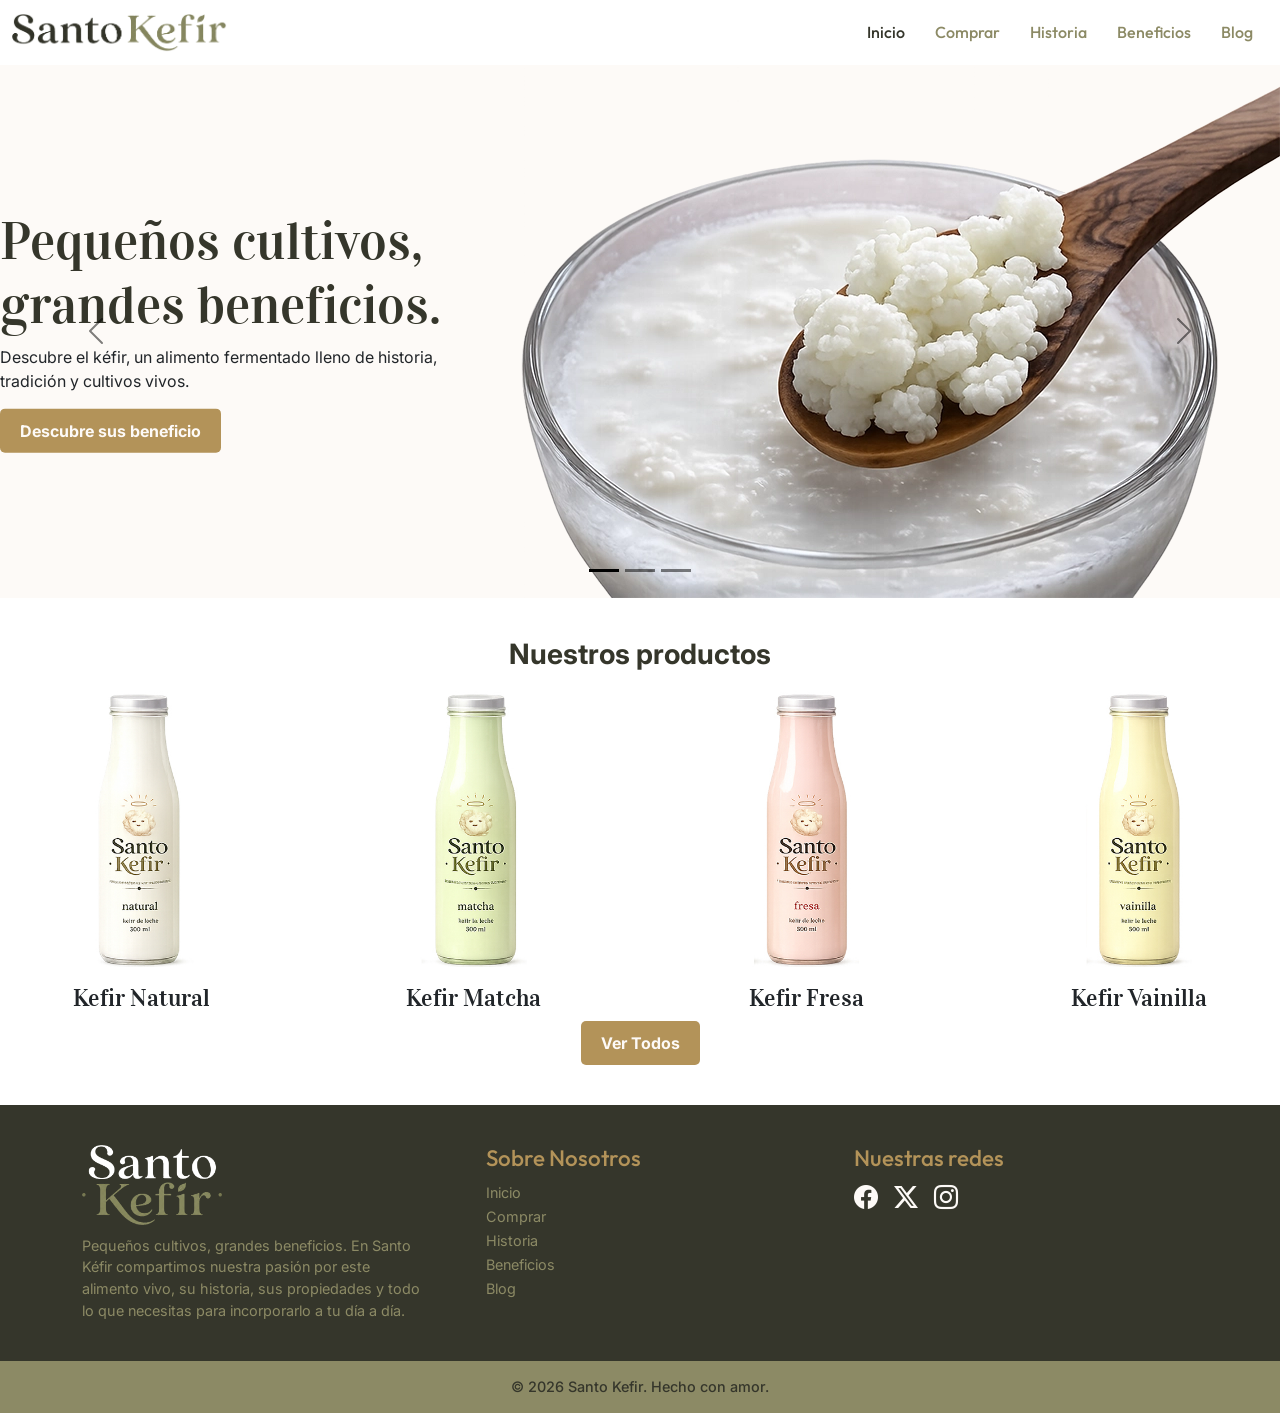
==== index.html @ 4769e6cb "contenido paginas comprar y blog + estilos" ====
<!DOCTYPE html>
<html lang="es">

<head>
    <meta charset="UTF-8">
    <meta name="viewport" content="width=device-width, initial-scale=1.0">
    <meta name="description"
        content="Descubre Santo Kéfir, un espacio para conocer el kéfir, aprender a prepararlo y explorar sus beneficios, historia, cuidados y mucho más.">
    <meta name="keywords"
        content="kéfir, Santo Kéfir, qué es el kéfir, kéfir de leche, nódulos de kéfir, fermentación, alimentos fermentados, cultivo de kéfir">
    <link href="https://cdn.jsdelivr.net/npm/bootstrap@5.3.8/dist/css/bootstrap.min.css" rel="stylesheet"
        integrity="sha384-sRIl4kxILFvY47J16cr9ZwB07vP4J8+LH7qKQnuqkuIAvNWLzeN8tE5YBujZqJLB" crossorigin="anonymous">
    <link rel="stylesheet" href="https://cdnjs.cloudflare.com/ajax/libs/animate.css/4.1.1/animate.min.css" />
    <link rel="stylesheet" href="styles/style.css">
    <title>Santo Kefir | Inicio</title>
</head>

<body>

    <header>
        <div class="contenedor">
            <nav class="navbar navbar-expand-lg">
                <div class="container-fluid">
                    <h1>
                        <a class="navbar-brand" href="#">
                            <img src="images/santoKefir-logohorizontal.png" alt="Logo de Santo Kefir">
                            <span>Santo Kefir</span>
                        </a>
                    </h1>
                    <button class="navbar-toggler" type="button" data-bs-toggle="collapse"
                        data-bs-target="#navbarNavAltMarkup" aria-controls="navbarNavAltMarkup" aria-expanded="false"
                        aria-label="Toggle navigation">
                        <span class="navbar-toggler-icon"></span>
                    </button>
                    <div class="collapse navbar-collapse" id="navbarNavAltMarkup">
                        <div class="navbar-nav ms-auto">
                            <a class="active" aria-current="page" href="#">Inicio</a>
                            <a href="./pages/comprar.html">Comprar</a>
                            <a href="./pages/historia.html">Historia</a>
                            <a href="./pages/beneficios.html">Beneficios</a>
                            <a href="./pages/blog.html">Blog</a>
                        </div>
                    </div>
                </div>
            </nav>
        </div>
    </header>

    <main>
        <section class="hero-slide">

            <div id="carouselExampleDark" class="carousel carousel-dark slide" data-bs-ride="carousel">
                <div class="carousel-indicators">
                    <button type="button" data-bs-target="#carouselExampleDark" data-bs-slide-to="0" class="active"
                        aria-current="true" aria-label="Slide 1"></button>
                    <button type="button" data-bs-target="#carouselExampleDark" data-bs-slide-to="1"
                        aria-label="Slide 2"></button>
                    <button type="button" data-bs-target="#carouselExampleDark" data-bs-slide-to="2"
                        aria-label="Slide 3"></button>
                </div>
                <div class="carousel-inner">
                    <div class="carousel-item active">
                        <div class="contenedor">
                            <div class="textoSlide">
                                <h2>Pequeños cultivos, grandes beneficios.</h2>
                                <p>Descubre el kéfir, un alimento fermentado lleno de historia, tradición y cultivos
                                    vivos.</p>
                                <a href="./pages/historia.html" class="button-link">Descubre sus beneficio</a>
                            </div>
                            <img src="./images/nodulos.webp" class="d-block ms-auto" alt="nodulos de kefir slide hero">
                        </div>
                    </div>
                    <div class="carousel-item">
                        <div class="contenedor">
                            <div class="textoSlide">
                                <h2>Un sabor para cada momento.</h2>
                                <p>Natural, frutal o simplemente diferente. Conoce nuestra variedad de sabores y
                                    encuentra tu Santo Kéfir favorito.</p>
                                <a href="./pages/comprar.html" class="button-link">Ver sabores</a>
                            </div>
                            <img src="./images/packaging-botellas.webp" class="d-block ms-auto"
                                alt="packaging de botellas santo kefir">
                        </div>
                    </div>
                    <div class="carousel-item">
                        <div class="contenedor">
                            <div class="textoSlide">
                                <h2>Haz de cada día algo delicioso.</h2>
                                <p>Con frutas, cereales o en tu batido favorito. Descubre nuevas formas de incorporar el
                                    kéfir a tus desayunos.</p>
                                <a href="./pages/blog.html" class="button-link">Inspírate</a>
                            </div>
                            <img src="./images/desayuno.webp" class="d-block ms-auto"
                                alt="desayunos con kefir, cereales y frutas">
                        </div>
                    </div>
                </div>
                <button class="carousel-control-prev" type="button" data-bs-target="#carouselExampleDark"
                    data-bs-slide="prev">
                    <span class="carousel-control-prev-icon" aria-hidden="true"></span>
                    <span class="visually-hidden">Previous</span>
                </button>
                <button class="carousel-control-next" type="button" data-bs-target="#carouselExampleDark"
                    data-bs-slide="next">
                    <span class="carousel-control-next-icon" aria-hidden="true"></span>
                    <span class="visually-hidden">Next</span>
                </button>
            </div>

        </section>

        <section class="productos">
            
            <div class="contenedor">
                <h3>Nuestros productos</h3>
                <div class="columnas-productos">
                <div class="col">
                    <img src="./images/productos/kefir-natural.jpg" alt="Botella Kefir sabor natural">
                    <h4>Kefir Natural</h4>
                </div>
                <div class="col">
                    <img src="./images/productos/kefit-matcha.jpg" alt="Botella Kefir sabor Matcha">
                    <h4>Kefir Matcha</h4>
                </div>
                <div class="col">
                    <img src="./images/productos/kefir-fresa.jpg" alt="Botella Kefir sabor Fresa">
                    <h4>Kefir Fresa</h4>
                </div>
                <div class="col">
                    <img src="./images/productos/kefir-vainilla.jpg" alt="Botella Kefir sabor Vainilla">
                    <h4>Kefir Vainilla</h4>
                </div>
                </div>
                <a href="./pages/comprar.html" class="button-link">Ver Todos</a>
            </div>
        </section>

        <section></section>
        <section></section>
    </main>

    <footer>
        <div class="contenedor">
            <div class="container">
                <div class="row align-items-stretch">
                    <div class="col pe-5">
                        <img src="./images/santoKefir-logofooter.png" alt="logo footer santo kefir">
                        <p>Pequeños cultivos, grandes beneficios. En Santo Kéfir compartimos nuestra pasión por este
                            alimento vivo, su historia, sus propiedades y todo lo que necesitas para incorporarlo a tu
                            día a día.</p>
                    </div>
                    <div class="col">
                        <h3>Sobre Nosotros</h3>
                        <nav>
                            <ul>
                                <li><a href="">Inicio</a></li>
                                <li><a href="">Comprar</a></li>
                                <li><a href="">Historia</a></li>
                                <li><a href="">Beneficios</a></li>
                                <li><a href="">Blog</a></li>
                            </ul>
                        </nav>
                    </div>
                    <div class="col social">
                        <h3>Nuestras redes</h3>
                        <div class="d-flex flex-row mb-3">
                            <div class="me-3"><a href="#"><i class="bi bi-facebook"
                                        style="font-size: 1.5rem; color: #FDFAF7"></i></a></div>
                            <div class="me-3"><a href="#"><i class="bi bi-twitter-x"
                                        style="font-size: 1.5rem; color: #FDFAF7"></i></a></div>
                            <div class=""><a href="#"><i class="bi bi-instagram"
                                        style="font-size: 1.5rem; color: #FDFAF7"></i></a></div>
                        </div>
                    </div>

                </div>
            </div>

        </div>
        <div class="pie">
            <div class="contenedor">
                <p>© 2026 Santo Kefir. Hecho con amor.</p>
            </div>
        </div>
    </footer>

    <script src="https://cdn.jsdelivr.net/npm/bootstrap@5.3.8/dist/js/bootstrap.bundle.min.js"
        integrity="sha384-FKyoEForCGlyvwx9Hj09JcYn3nv7wiPVlz7YYwJrWVcXK/BmnVDxM+D2scQbITxI"
        crossorigin="anonymous"></script>

</body>

</html>
---- styles/style.css ----
@import url("https://fonts.googleapis.com/css2?family=Inter:ital,opsz,wght@0,14..32,100..900;1,14..32,100..900&family=Outfit:wght@100..900&family=Vidaloka&display=swap");
@import url("https://cdn.jsdelivr.net/npm/bootstrap-icons@1.13.1/font/bootstrap-icons.min.css");
* {
  padding: 0;
  margin: 0;
  box-sizing: border-box;
}

article a.button-link, section.productos .button-link, .textoSlide .button-link {
  padding: 10px 20px;
  border-radius: 5px;
  border: none;
  font-weight: bold;
  cursor: pointer;
  display: inline-block;
}

body {
  font-family: "Inter", sans-serif;
  font-size: 62.5%;
}

h1 {
  font-weight: 900;
  font-size: 3.3rem;
  margin-bottom: 0;
}

h2 {
  font-weight: 500;
  font-size: 2.4rem;
}

p,
li,
a {
  font-size: 1rem;
}

.contenedor {
  max-width: 1280px;
  margin: 0 auto;
  position: relative;
}

header a.navbar-brand {
  display: block;
  position: relative;
}
header a.navbar-brand img {
  max-width: 215px;
}
header a.navbar-brand span {
  position: absolute;
  text-indent: -9999px;
}
header .navbar-nav a {
  text-decoration: none;
  color: #8C8A65;
  padding: 0 15px;
  font-weight: 500;
  font-family: "Outfit", sans-serif;
}
header .navbar-nav a:hover {
  color: #35362B;
}
header .navbar-nav .active {
  color: #35362B;
}

footer {
  background-color: #35362B;
  padding: 40px 0 0;
}
footer img {
  max-height: 80px;
  margin-bottom: 10px;
}
footer p {
  color: #8C8A65;
  font-size: 0.9rem;
  margin-bottom: 0;
}
footer h3 {
  color: #B39359;
  text-align: left;
  font-size: 1.4rem;
  font-family: "Outfit", sans-serif;
}
footer ul {
  margin: 0;
  padding: 0;
  text-align: left;
}
footer ul li {
  list-style-type: none;
}
footer a {
  color: #8C8A65;
  text-decoration: none;
  font-size: 0.9rem;
}
footer .social i {
  height: 30px;
}
footer .pie {
  padding: 15px 0;
  margin-top: 40px;
  text-align: center;
  background: #8C8A65;
}
footer .pie p {
  color: #35362B;
  font-size: 0.9rem;
  font-weight: 500;
}

section.hero-slide {
  background: #FDFAF7;
}

.textoSlide {
  position: absolute;
  top: 50%;
  transform: translateY(-50%);
  max-width: 35%;
}
.textoSlide h2 {
  font-family: "Vidaloka", serif;
  font-size: 3.3rem;
  color: #35362B;
}
.textoSlide .button-link {
  font-size: 1rem;
  background: #B39359;
  color: #FDFAF7;
  text-decoration: none;
}

.carousel-item .contenedor:after {
  content: "";
  position: absolute;
  width: 200px;
  height: stretch;
  background: #FDFAF7;
  background: linear-gradient(270deg, rgb(253, 250, 247) 0%, rgba(255, 255, 255, 0) 100%);
  right: 0px;
  top: 0;
}

section.productos {
  padding: 40px 0px;
  text-align: center;
}
section.productos h3 {
  font-size: "Outfit", sans-serif;
  font-weight: bolder;
  color: #35362B;
  margin-bottom: 15px;
}
section.productos .button-link {
  font-size: 1rem;
  background: #B39359;
  color: #FDFAF7;
  text-decoration: none;
}

.columnas-productos {
  display: flex;
  justify-content: center;
  flex-wrap: wrap;
  gap: 50px;
}
.columnas-productos .col {
  align-content: stretch;
  flex: 0 0 calc(25% - 37.5px);
  box-sizing: border-box;
}
.columnas-productos .col img {
  max-width: 100%;
}
.columnas-productos .col h4 {
  font-family: "Vidaloka", serif;
  margin-top: 15px;
}

section.hero-small {
  background-image: url("../images/fondo-hero.webp");
  background-position: center;
  padding: 40px 0;
}
section.hero-small h2 {
  text-align: center;
  font-family: "Vidaloka", serif;
  font-size: 3.3rem;
  color: #35362B;
}
section.hero-small p {
  text-align: center;
  max-width: 620px;
  margin: 0 auto;
}

section.page-blog {
  padding: 80px 0;
  background: #FDFAF7;
}
section.page-blog .contenedor {
  display: flex;
}
section.page-blog .contenedor .blog {
  max-width: 80%;
  display: flex;
  flex-wrap: wrap;
  gap: 30px;
}
section.page-blog .contenedor aside {
  max-width: 20%;
  width: 100%;
}

article {
  align-content: stretch;
  flex: 0 0 calc(34% - 37.5px);
  box-sizing: border-box;
  border: 1px solid #FDFAF7;
  border-radius: 15px;
  overflow: hidden;
  background: #fff;
}
article img {
  max-width: 100%;
  margin-bottom: 15px;
}
article h3 {
  font-size: 1rem;
  padding: 0 15px;
  font-weight: bolder;
}
article p {
  font-size: 0.9rem;
  line-height: normal;
  padding: 0 15px;
}
article a.button-link {
  font-size: 0.9rem;
  background: #8C8A65;
  color: #FDFAF7;
  text-decoration: none;
  margin: 0 15px 15px;
}

aside h4 {
  font-family: "Vidaloka", serif;
}
aside .post {
  display: flex;
  flex-direction: row;
  align-items: center;
  gap: 10px;
}
aside .post figure {
  max-width: 80px;
  height: 80px;
  overflow: hidden;
}
aside .post figure img {
  width: fit-content;
  height: 100%;
}
aside .post .titlePost {
  max-width: 65%;
}
aside .post .titlePost h3 {
  font-size: 0.9rem;
}
aside .post .titlePost a.button-link {
  font-size: 0.8rem;
  text-decoration: none;
  color: #B39359;
}

/*# sourceMappingURL=style.css.map */
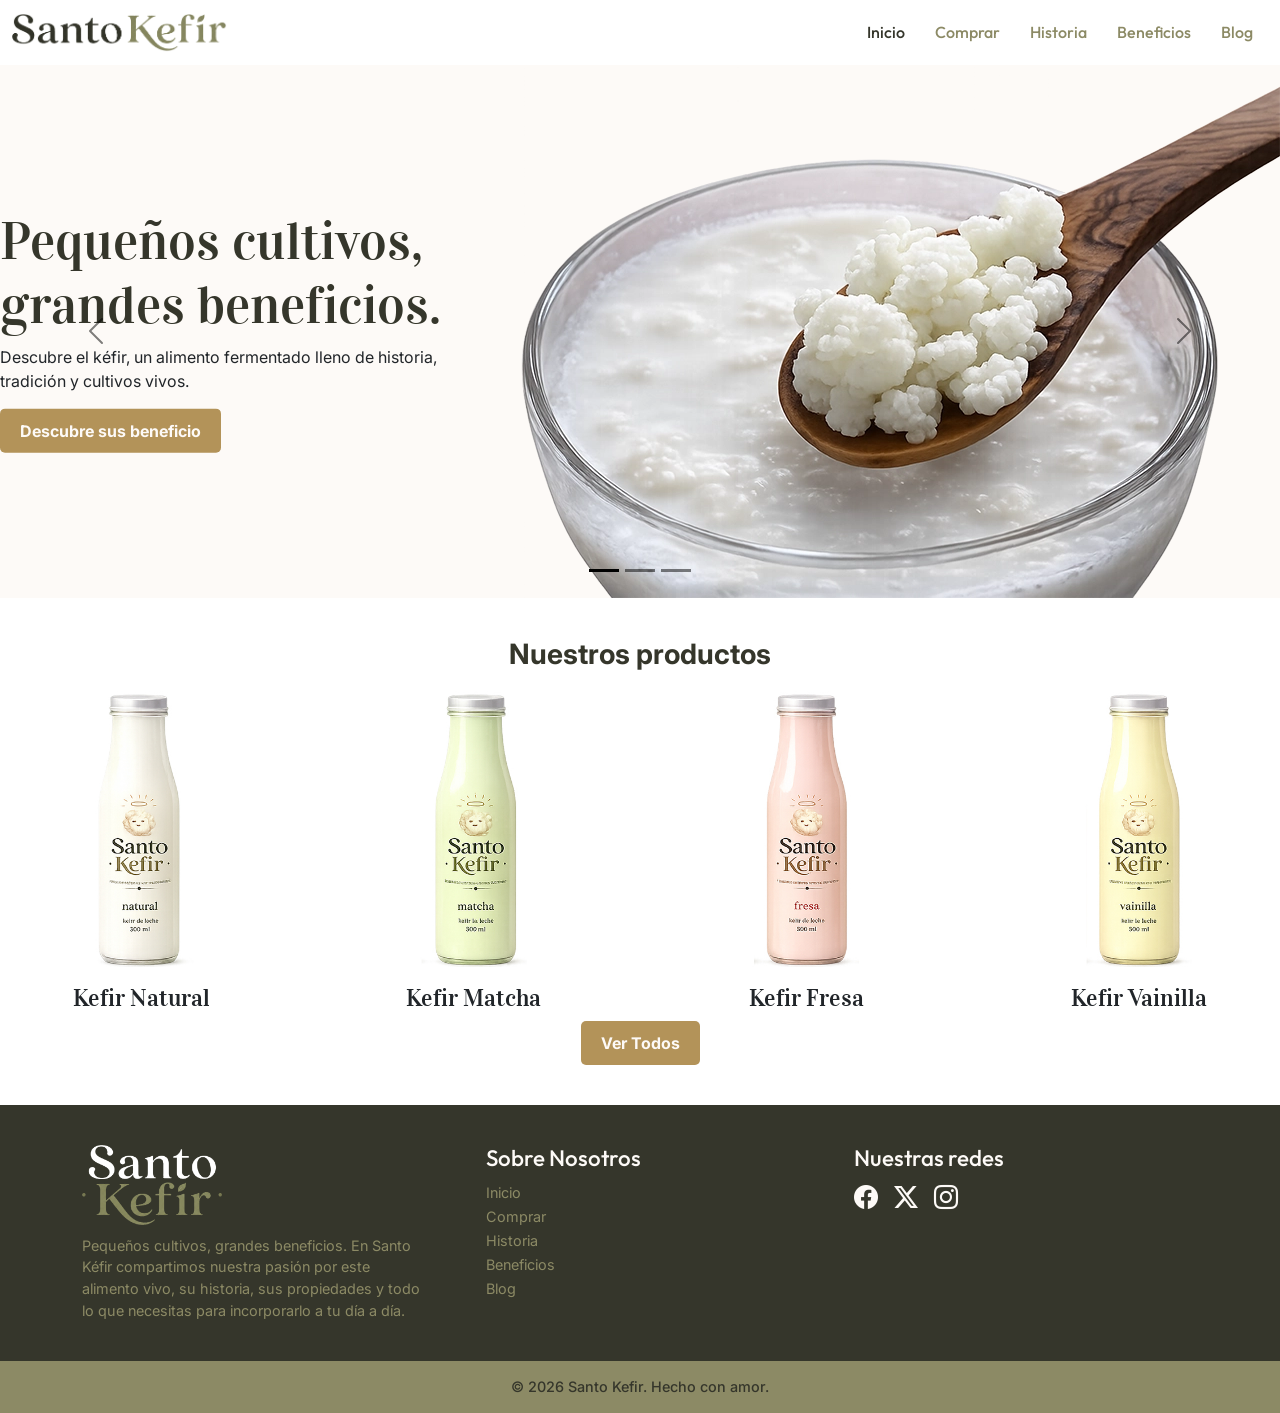
==== commit fe5241c0: "paginas faltantes + animaciones + modificaciones de textos y estructuras" ====
--- a/index.html
+++ b/index.html
@@ -8,9 +8,25 @@
         content="Descubre Santo Kéfir, un espacio para conocer el kéfir, aprender a prepararlo y explorar sus beneficios, historia, cuidados y mucho más.">
     <meta name="keywords"
         content="kéfir, Santo Kéfir, qué es el kéfir, kéfir de leche, nódulos de kéfir, fermentación, alimentos fermentados, cultivo de kéfir">
+    <link rel="apple-touch-icon" sizes="57x57" href="./images/favicon/apple-icon-57x57.png">
+    <link rel="apple-touch-icon" sizes="60x60" href="./images/favicon/apple-icon-60x60.png">
+    <link rel="apple-touch-icon" sizes="72x72" href="./images/favicon/apple-icon-72x72.png">
+    <link rel="apple-touch-icon" sizes="76x76" href="./images/favicon/apple-icon-76x76.png">
+    <link rel="apple-touch-icon" sizes="114x114" href="./images/favicon/apple-icon-114x114.png">
+    <link rel="apple-touch-icon" sizes="120x120" href="./images/favicon/apple-icon-120x120.png">
+    <link rel="apple-touch-icon" sizes="144x144" href="./images/favicon/apple-icon-144x144.png">
+    <link rel="apple-touch-icon" sizes="152x152" href="./images/favicon/apple-icon-152x152.png">
+    <link rel="apple-touch-icon" sizes="180x180" href="./images/favicon/apple-icon-180x180.png">
+    <link rel="icon" type="image/png" sizes="192x192" href="./images/favicon/android-icon-192x192.png">
+    <link rel="icon" type="image/png" sizes="32x32" href="./images/favicon/favicon-32x32.png">
+    <link rel="icon" type="image/png" sizes="96x96" href="./images/favicon/favicon-96x96.png">
+    <link rel="icon" type="image/png" sizes="16x16" href="./images/favicon/favicon-16x16.png">
+    <meta name="msapplication-TileColor" content="#ffffff">
+    <meta name="msapplication-TileImage" content="./images/favicon/ms-icon-144x144.png">
+    <meta name="theme-color" content="#ffffff">
     <link href="https://cdn.jsdelivr.net/npm/bootstrap@5.3.8/dist/css/bootstrap.min.css" rel="stylesheet"
         integrity="sha384-sRIl4kxILFvY47J16cr9ZwB07vP4J8+LH7qKQnuqkuIAvNWLzeN8tE5YBujZqJLB" crossorigin="anonymous">
-    <link rel="stylesheet" href="https://cdnjs.cloudflare.com/ajax/libs/animate.css/4.1.1/animate.min.css" />
+    <link href="https://unpkg.com/aos@2.3.1/dist/aos.css" rel="stylesheet">
     <link rel="stylesheet" href="styles/style.css">
     <title>Santo Kefir | Inicio</title>
 </head>
@@ -47,7 +63,7 @@
     </header>
 
     <main>
-        <section class="hero-slide">
+        <div class="hero-slide">
 
             <div id="carouselExampleDark" class="carousel carousel-dark slide" data-bs-ride="carousel">
                 <div class="carousel-indicators">
@@ -107,29 +123,29 @@
                 </button>
             </div>
 
-        </section>
-
-        <section class="productos">
-            
+        </div>
+
+        <section class="productos" data-aos="fade-up">
+
             <div class="contenedor">
                 <h3>Nuestros productos</h3>
                 <div class="columnas-productos">
-                <div class="col">
-                    <img src="./images/productos/kefir-natural.jpg" alt="Botella Kefir sabor natural">
-                    <h4>Kefir Natural</h4>
-                </div>
-                <div class="col">
-                    <img src="./images/productos/kefit-matcha.jpg" alt="Botella Kefir sabor Matcha">
-                    <h4>Kefir Matcha</h4>
-                </div>
-                <div class="col">
-                    <img src="./images/productos/kefir-fresa.jpg" alt="Botella Kefir sabor Fresa">
-                    <h4>Kefir Fresa</h4>
-                </div>
-                <div class="col">
-                    <img src="./images/productos/kefir-vainilla.jpg" alt="Botella Kefir sabor Vainilla">
-                    <h4>Kefir Vainilla</h4>
-                </div>
+                    <div class="col">
+                        <img src="./images/productos/kefir-natural.jpg" alt="Botella Kefir sabor natural">
+                        <h4>Kefir Natural</h4>
+                    </div>
+                    <div class="col">
+                        <img src="./images/productos/kefit-matcha.jpg" alt="Botella Kefir sabor Matcha">
+                        <h4>Kefir Matcha</h4>
+                    </div>
+                    <div class="col">
+                        <img src="./images/productos/kefir-fresa.jpg" alt="Botella Kefir sabor Fresa">
+                        <h4>Kefir Fresa</h4>
+                    </div>
+                    <div class="col">
+                        <img src="./images/productos/kefir-vainilla.jpg" alt="Botella Kefir sabor Vainilla">
+                        <h4>Kefir Vainilla</h4>
+                    </div>
                 </div>
                 <a href="./pages/comprar.html" class="button-link">Ver Todos</a>
             </div>
@@ -187,6 +203,10 @@
     <script src="https://cdn.jsdelivr.net/npm/bootstrap@5.3.8/dist/js/bootstrap.bundle.min.js"
         integrity="sha384-FKyoEForCGlyvwx9Hj09JcYn3nv7wiPVlz7YYwJrWVcXK/BmnVDxM+D2scQbITxI"
         crossorigin="anonymous"></script>
+    <script src="https://unpkg.com/aos@2.3.1/dist/aos.js"></script>
+    <script>
+        AOS.init();
+    </script>
 
 </body>
 
--- a/styles/style.css
+++ b/styles/style.css
@@ -82,7 +82,7 @@
   margin-bottom: 0;
 }
 footer h3 {
-  color: #B39359;
+  color: #FDFAF7;
   text-align: left;
   font-size: 1.4rem;
   font-family: "Outfit", sans-serif;
@@ -115,7 +115,7 @@
   font-weight: 500;
 }
 
-section.hero-slide {
+.hero-slide {
   background: #FDFAF7;
 }
 
@@ -280,4 +280,132 @@
   color: #B39359;
 }
 
+.page-interior .hero-slide img {
+  max-height: 500px;
+}
+.page-interior section {
+  padding: 60px 0;
+}
+.page-interior .contenedor {
+  display: flex;
+  justify-content: space-between;
+  align-items: stretch;
+  align-items: center;
+  gap: 50px;
+}
+.page-interior .contenedor span.destacado {
+  text-transform: uppercase;
+  letter-spacing: 2px;
+  margin-bottom: 10px;
+}
+.page-interior .contenedor h3 {
+  font-family: "Vidaloka", serif;
+  font-size: 2.4rem;
+  color: #35362B;
+}
+.page-interior .contenedor p {
+  font-size: 0.9rem;
+}
+.page-interior .colpage {
+  max-width: 50%;
+  width: 100%;
+}
+
+.lineaTiempo {
+  background: #35362B;
+  color: #FDFAF7;
+}
+.lineaTiempo .contenedor {
+  flex-direction: column;
+  text-align: center;
+  max-width: 1080px;
+}
+.lineaTiempo .contenedor h3 {
+  color: #FDFAF7;
+  max-width: 350px;
+}
+.lineaTiempo .contenedor h3 span {
+  color: #B39359;
+}
+.lineaTiempo .storytime {
+  display: flex;
+  gap: 30px;
+  position: relative;
+}
+.lineaTiempo .storytime:before {
+  content: "";
+  position: absolute;
+  width: 80%;
+  height: 2px;
+  border: 1px dashed;
+  top: 40px;
+  left: 0;
+  right: 0;
+  margin: auto;
+}
+.lineaTiempo .storytime .col {
+  z-index: 1;
+}
+.lineaTiempo .storytime i.bi {
+  font-size: 30px;
+  border: 2px solid;
+  width: 80px;
+  height: 80px;
+  display: flex;
+  margin: 0 auto;
+  padding: 20px;
+  background: #35362B;
+  align-items: center;
+  justify-content: center;
+  border-radius: 50%;
+  margin-bottom: 15px;
+}
+.lineaTiempo .storytime h4 {
+  font-family: "Outfit", sans-serif;
+  font-weight: 300;
+  color: #B39359;
+}
+
+.colorClaro {
+  background-color: #FDFAF7;
+}
+
+.reves .textoSlide {
+  right: 0;
+  text-align: center;
+}
+.reves .contenedor {
+  flex-direction: row-reverse;
+}
+.reves .contenedor:after {
+  display: none;
+}
+.reves .contenedor h4 {
+  font-weight: 500;
+  font-size: 1rem;
+  margin-bottom: 20px;
+}
+.reves .contenedor .accordion .accordion-button {
+  font-size: 0.9rem;
+}
+.reves .contenedor .accordion .accordion-button:not(.collapsed) {
+  background: #8C8A65;
+  color: #FDFAF7;
+}
+.reves .contenedor .accordion .accordion-button:focus {
+  box-shadow: 0 0 0 0.25rem #8C8A65;
+}
+
+.hero-slide .contenedor {
+  flex-direction: row;
+}
+
+section.lineaTiempo .contenedor {
+  flex-direction: column;
+}
+
+section .accordion-button {
+  padding: 15px 10px 15px 20px;
+}
+
 /*# sourceMappingURL=style.css.map */
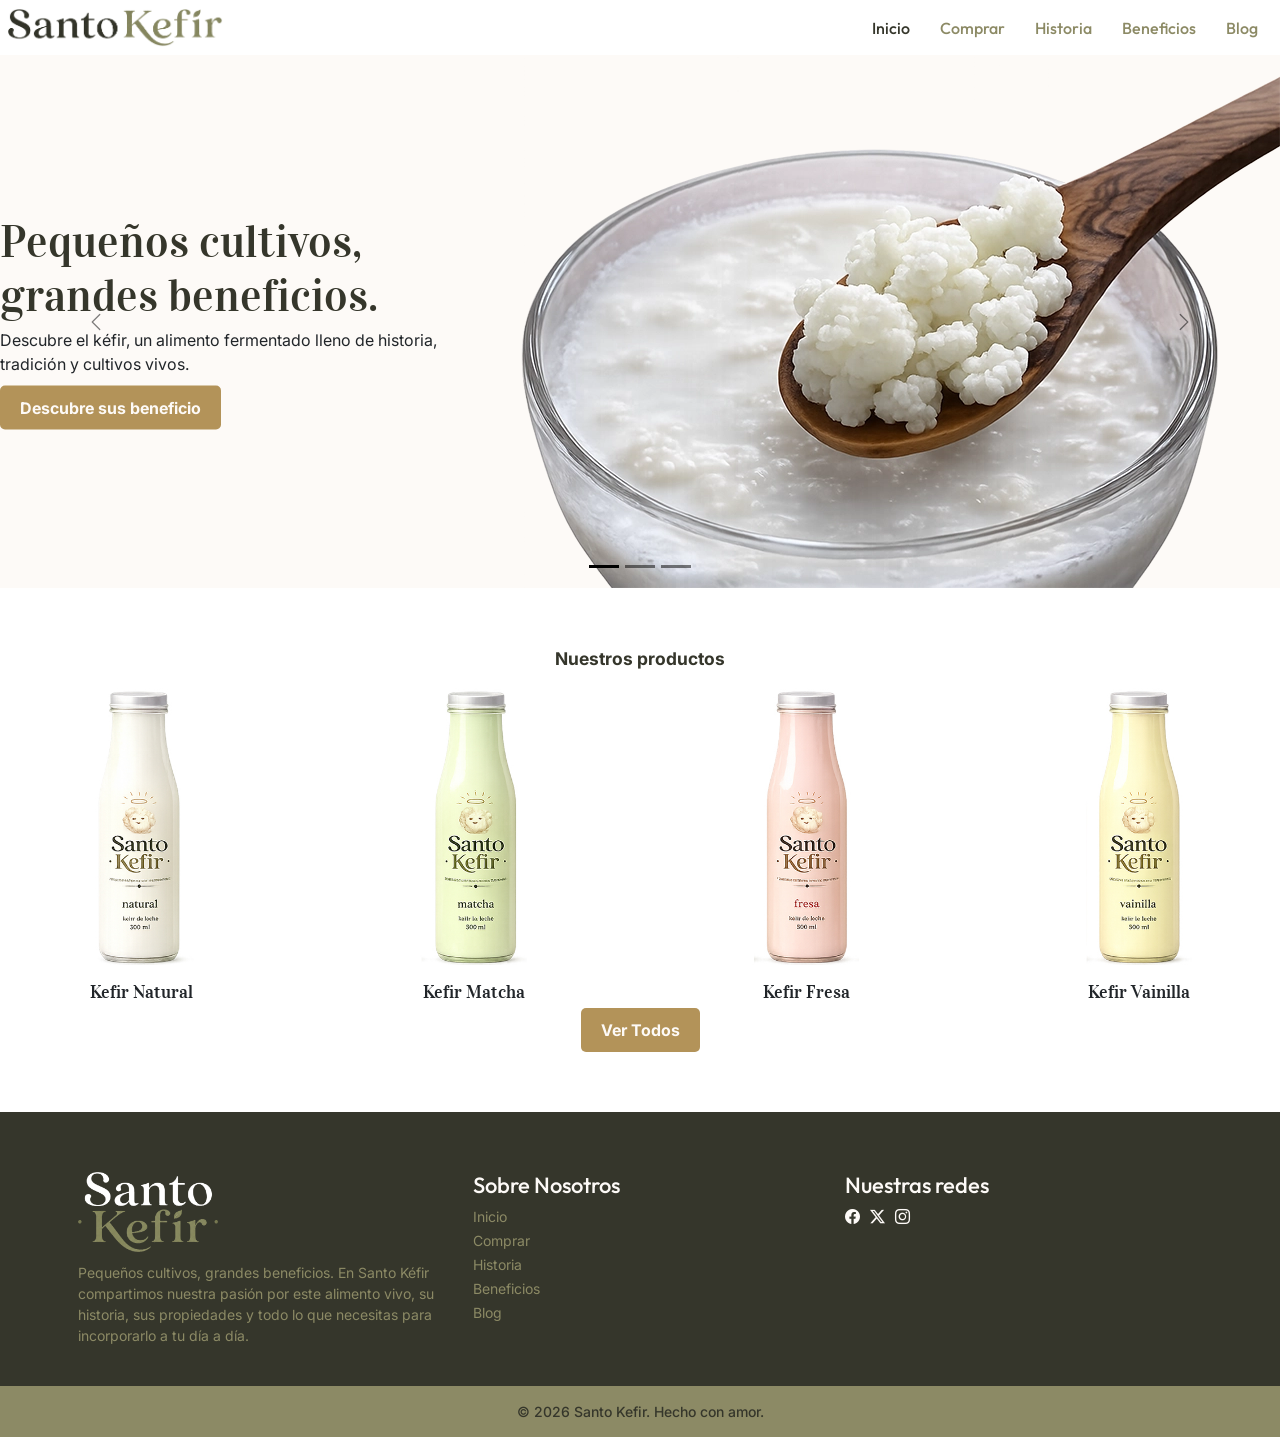
==== commit 59ed30bd: "separación sass y correcciones de css y span en logo" ====
--- a/index.html
+++ b/index.html
@@ -8,21 +8,21 @@
         content="Descubre Santo Kéfir, un espacio para conocer el kéfir, aprender a prepararlo y explorar sus beneficios, historia, cuidados y mucho más.">
     <meta name="keywords"
         content="kéfir, Santo Kéfir, qué es el kéfir, kéfir de leche, nódulos de kéfir, fermentación, alimentos fermentados, cultivo de kéfir">
-    <link rel="apple-touch-icon" sizes="57x57" href="./images/favicon/apple-icon-57x57.png">
-    <link rel="apple-touch-icon" sizes="60x60" href="./images/favicon/apple-icon-60x60.png">
-    <link rel="apple-touch-icon" sizes="72x72" href="./images/favicon/apple-icon-72x72.png">
-    <link rel="apple-touch-icon" sizes="76x76" href="./images/favicon/apple-icon-76x76.png">
-    <link rel="apple-touch-icon" sizes="114x114" href="./images/favicon/apple-icon-114x114.png">
-    <link rel="apple-touch-icon" sizes="120x120" href="./images/favicon/apple-icon-120x120.png">
-    <link rel="apple-touch-icon" sizes="144x144" href="./images/favicon/apple-icon-144x144.png">
-    <link rel="apple-touch-icon" sizes="152x152" href="./images/favicon/apple-icon-152x152.png">
-    <link rel="apple-touch-icon" sizes="180x180" href="./images/favicon/apple-icon-180x180.png">
-    <link rel="icon" type="image/png" sizes="192x192" href="./images/favicon/android-icon-192x192.png">
-    <link rel="icon" type="image/png" sizes="32x32" href="./images/favicon/favicon-32x32.png">
-    <link rel="icon" type="image/png" sizes="96x96" href="./images/favicon/favicon-96x96.png">
-    <link rel="icon" type="image/png" sizes="16x16" href="./images/favicon/favicon-16x16.png">
+    <link rel="apple-touch-icon" sizes="57x57" href="./assets/favicon/apple-icon-57x57.png">
+    <link rel="apple-touch-icon" sizes="60x60" href="./assets/favicon/apple-icon-60x60.png">
+    <link rel="apple-touch-icon" sizes="72x72" href="./assets/favicon/apple-icon-72x72.png">
+    <link rel="apple-touch-icon" sizes="76x76" href="./assets/favicon/apple-icon-76x76.png">
+    <link rel="apple-touch-icon" sizes="114x114" href="./assets/favicon/apple-icon-114x114.png">
+    <link rel="apple-touch-icon" sizes="120x120" href="./assets/favicon/apple-icon-120x120.png">
+    <link rel="apple-touch-icon" sizes="144x144" href="./assets/favicon/apple-icon-144x144.png">
+    <link rel="apple-touch-icon" sizes="152x152" href="./assets/favicon/apple-icon-152x152.png">
+    <link rel="apple-touch-icon" sizes="180x180" href="./assets/favicon/apple-icon-180x180.png">
+    <link rel="icon" type="image/png" sizes="192x192" href="./assets/favicon/android-icon-192x192.png">
+    <link rel="icon" type="image/png" sizes="32x32" href="./assets/favicon/favicon-32x32.png">
+    <link rel="icon" type="image/png" sizes="96x96" href="./assets/favicon/favicon-96x96.png">
+    <link rel="icon" type="image/png" sizes="16x16" href="./assets/favicon/favicon-16x16.png">
     <meta name="msapplication-TileColor" content="#ffffff">
-    <meta name="msapplication-TileImage" content="./images/favicon/ms-icon-144x144.png">
+    <meta name="msapplication-TileImage" content="./assets/favicon/ms-icon-144x144.png">
     <meta name="theme-color" content="#ffffff">
     <link href="https://cdn.jsdelivr.net/npm/bootstrap@5.3.8/dist/css/bootstrap.min.css" rel="stylesheet"
         integrity="sha384-sRIl4kxILFvY47J16cr9ZwB07vP4J8+LH7qKQnuqkuIAvNWLzeN8tE5YBujZqJLB" crossorigin="anonymous">
@@ -39,8 +39,8 @@
                 <div class="container-fluid">
                     <h1>
                         <a class="navbar-brand" href="#">
-                            <img src="images/santoKefir-logohorizontal.png" alt="Logo de Santo Kefir">
-                            <span>Santo Kefir</span>
+                            <img src="assets/santoKefir-logohorizontal.png" alt="Logo de Santo Kefir">
+                            <span class="visually-hidden">Santo Kefir</span>
                         </a>
                     </h1>
                     <button class="navbar-toggler" type="button" data-bs-toggle="collapse"
@@ -83,7 +83,7 @@
                                     vivos.</p>
                                 <a href="./pages/historia.html" class="button-link">Descubre sus beneficio</a>
                             </div>
-                            <img src="./images/nodulos.webp" class="d-block ms-auto" alt="nodulos de kefir slide hero">
+                            <img src="./assets/nodulos.webp" class="d-block ms-auto" alt="nodulos de kefir slide hero">
                         </div>
                     </div>
                     <div class="carousel-item">
@@ -94,7 +94,7 @@
                                     encuentra tu Santo Kéfir favorito.</p>
                                 <a href="./pages/comprar.html" class="button-link">Ver sabores</a>
                             </div>
-                            <img src="./images/packaging-botellas.webp" class="d-block ms-auto"
+                            <img src="./assets/packaging-botellas.webp" class="d-block ms-auto"
                                 alt="packaging de botellas santo kefir">
                         </div>
                     </div>
@@ -106,7 +106,7 @@
                                     kéfir a tus desayunos.</p>
                                 <a href="./pages/blog.html" class="button-link">Inspírate</a>
                             </div>
-                            <img src="./images/desayuno.webp" class="d-block ms-auto"
+                            <img src="./assets/desayuno.webp" class="d-block ms-auto"
                                 alt="desayunos con kefir, cereales y frutas">
                         </div>
                     </div>
@@ -131,19 +131,19 @@
                 <h3>Nuestros productos</h3>
                 <div class="columnas-productos">
                     <div class="col">
-                        <img src="./images/productos/kefir-natural.jpg" alt="Botella Kefir sabor natural">
+                        <img src="./assets/productos/kefir-natural.jpg" alt="Botella Kefir sabor natural">
                         <h4>Kefir Natural</h4>
                     </div>
                     <div class="col">
-                        <img src="./images/productos/kefit-matcha.jpg" alt="Botella Kefir sabor Matcha">
+                        <img src="./assets/productos/kefit-matcha.jpg" alt="Botella Kefir sabor Matcha">
                         <h4>Kefir Matcha</h4>
                     </div>
                     <div class="col">
-                        <img src="./images/productos/kefir-fresa.jpg" alt="Botella Kefir sabor Fresa">
+                        <img src="./assets/productos/kefir-fresa.jpg" alt="Botella Kefir sabor Fresa">
                         <h4>Kefir Fresa</h4>
                     </div>
                     <div class="col">
-                        <img src="./images/productos/kefir-vainilla.jpg" alt="Botella Kefir sabor Vainilla">
+                        <img src="./assets/productos/kefir-vainilla.jpg" alt="Botella Kefir sabor Vainilla">
                         <h4>Kefir Vainilla</h4>
                     </div>
                 </div>
@@ -160,7 +160,7 @@
             <div class="container">
                 <div class="row align-items-stretch">
                     <div class="col pe-5">
-                        <img src="./images/santoKefir-logofooter.png" alt="logo footer santo kefir">
+                        <img src="./assets/santoKefir-logofooter.png" alt="logo footer santo kefir">
                         <p>Pequeños cultivos, grandes beneficios. En Santo Kéfir compartimos nuestra pasión por este
                             alimento vivo, su historia, sus propiedades y todo lo que necesitas para incorporarlo a tu
                             día a día.</p>
--- a/styles/style.css
+++ b/styles/style.css
@@ -1,12 +1,6 @@
 @import url("https://fonts.googleapis.com/css2?family=Inter:ital,opsz,wght@0,14..32,100..900;1,14..32,100..900&family=Outfit:wght@100..900&family=Vidaloka&display=swap");
 @import url("https://cdn.jsdelivr.net/npm/bootstrap-icons@1.13.1/font/bootstrap-icons.min.css");
-* {
-  padding: 0;
-  margin: 0;
-  box-sizing: border-box;
-}
-
-article a.button-link, section.productos .button-link, .textoSlide .button-link {
+.textoSlide .button-link, section.productos .button-link, article a.button-link {
   padding: 10px 20px;
   border-radius: 5px;
   border: none;
@@ -15,26 +9,57 @@
   display: inline-block;
 }
 
+* {
+  padding: 0;
+  margin: 0;
+  box-sizing: border-box;
+}
+
+html {
+  font-size: 62.5%;
+}
+
 body {
   font-family: "Inter", sans-serif;
-  font-size: 62.5%;
+  font-size: 1.6rem;
 }
 
 h1 {
   font-weight: 900;
-  font-size: 3.3rem;
+  font-size: 4.5rem;
   margin-bottom: 0;
 }
 
 h2 {
   font-weight: 500;
-  font-size: 2.4rem;
+  font-size: 3.4rem;
 }
 
 p,
 li,
 a {
-  font-size: 1rem;
+  font-size: 1.6rem;
+}
+
+header a.navbar-brand {
+  display: block;
+  position: relative;
+}
+header a.navbar-brand img {
+  max-width: 215px;
+}
+header .navbar-nav a {
+  text-decoration: none;
+  color: #8C8A65;
+  padding: 0 15px;
+  font-weight: 500;
+  font-family: "Outfit", sans-serif;
+}
+header .navbar-nav a:hover {
+  color: #35362B;
+}
+header .navbar-nav .active {
+  color: #35362B;
 }
 
 .contenedor {
@@ -43,34 +68,9 @@
   position: relative;
 }
 
-header a.navbar-brand {
-  display: block;
-  position: relative;
-}
-header a.navbar-brand img {
-  max-width: 215px;
-}
-header a.navbar-brand span {
-  position: absolute;
-  text-indent: -9999px;
-}
-header .navbar-nav a {
-  text-decoration: none;
-  color: #8C8A65;
-  padding: 0 15px;
-  font-weight: 500;
-  font-family: "Outfit", sans-serif;
-}
-header .navbar-nav a:hover {
-  color: #35362B;
-}
-header .navbar-nav .active {
-  color: #35362B;
-}
-
 footer {
   background-color: #35362B;
-  padding: 40px 0 0;
+  padding: 60px 0 0;
 }
 footer img {
   max-height: 80px;
@@ -78,13 +78,13 @@
 }
 footer p {
   color: #8C8A65;
-  font-size: 0.9rem;
+  font-size: 1.4rem;
   margin-bottom: 0;
 }
 footer h3 {
   color: #FDFAF7;
   text-align: left;
-  font-size: 1.4rem;
+  font-size: 2.2rem;
   font-family: "Outfit", sans-serif;
 }
 footer ul {
@@ -98,7 +98,7 @@
 footer a {
   color: #8C8A65;
   text-decoration: none;
-  font-size: 0.9rem;
+  font-size: 1.4rem;
 }
 footer .social i {
   height: 30px;
@@ -111,8 +111,50 @@
 }
 footer .pie p {
   color: #35362B;
-  font-size: 0.9rem;
+  font-size: 1.4rem;
   font-weight: 500;
+}
+
+aside h4 {
+  font-family: "Vidaloka", serif;
+  font-size: 1.8rem;
+  margin-bottom: 20px;
+}
+aside .last-post {
+  display: flex;
+  flex-direction: column;
+  gap: 10px;
+}
+aside .post {
+  display: flex;
+  flex-direction: row;
+  align-items: center;
+  gap: 10px;
+}
+aside .post figure {
+  flex: 0 0 80px;
+  max-width: 80px;
+  height: 80px;
+  overflow: hidden;
+  margin: 0;
+  border-radius: 10px;
+}
+aside .post figure img {
+  width: 100%;
+  height: 100%;
+  object-fit: cover;
+}
+aside .post .titlePost {
+  max-width: 65%;
+}
+aside .post .titlePost h3 {
+  font-size: 1.4rem;
+  margin: 0;
+}
+aside .post .titlePost a.button-link {
+  font-size: 1.1rem;
+  text-decoration: none;
+  color: #B39359;
 }
 
 .hero-slide {
@@ -127,14 +169,18 @@
 }
 .textoSlide h2 {
   font-family: "Vidaloka", serif;
-  font-size: 3.3rem;
+  font-size: 4.5rem;
   color: #35362B;
 }
 .textoSlide .button-link {
-  font-size: 1rem;
+  font-size: 1.6rem;
   background: #B39359;
   color: #FDFAF7;
   text-decoration: none;
+  transition: background-color 0.5s ease;
+}
+.textoSlide .button-link:hover {
+  background-color: #8C8A65;
 }
 
 .carousel-item .contenedor:after {
@@ -149,7 +195,7 @@
 }
 
 section.productos {
-  padding: 40px 0px;
+  padding: 60px 0;
   text-align: center;
 }
 section.productos h3 {
@@ -159,10 +205,14 @@
   margin-bottom: 15px;
 }
 section.productos .button-link {
-  font-size: 1rem;
+  font-size: 1.6rem;
   background: #B39359;
   color: #FDFAF7;
   text-decoration: none;
+  transition: background-color 0.5s ease;
+}
+section.productos .button-link:hover {
+  background-color: #8C8A65;
 }
 
 .columnas-productos {
@@ -178,21 +228,26 @@
 }
 .columnas-productos .col img {
   max-width: 100%;
+  transition: transform 0.5s;
+}
+.columnas-productos .col img:hover {
+  transform: scale(1.1);
 }
 .columnas-productos .col h4 {
   font-family: "Vidaloka", serif;
+  font-size: 1.8rem;
   margin-top: 15px;
 }
 
 section.hero-small {
-  background-image: url("../images/fondo-hero.webp");
+  background-image: url("../assets/fondo-hero.webp");
   background-position: center;
-  padding: 40px 0;
+  padding: 80px 0;
 }
 section.hero-small h2 {
   text-align: center;
   font-family: "Vidaloka", serif;
-  font-size: 3.3rem;
+  font-size: 4.5rem;
   color: #35362B;
 }
 section.hero-small p {
@@ -233,51 +288,25 @@
   margin-bottom: 15px;
 }
 article h3 {
-  font-size: 1rem;
+  font-size: 1.6rem;
   padding: 0 15px;
   font-weight: bolder;
 }
 article p {
-  font-size: 0.9rem;
+  font-size: 1.4rem;
   line-height: normal;
   padding: 0 15px;
 }
 article a.button-link {
-  font-size: 0.9rem;
+  font-size: 1.4rem;
   background: #8C8A65;
   color: #FDFAF7;
   text-decoration: none;
   margin: 0 15px 15px;
-}
-
-aside h4 {
-  font-family: "Vidaloka", serif;
-}
-aside .post {
-  display: flex;
-  flex-direction: row;
-  align-items: center;
-  gap: 10px;
-}
-aside .post figure {
-  max-width: 80px;
-  height: 80px;
-  overflow: hidden;
-}
-aside .post figure img {
-  width: fit-content;
-  height: 100%;
-}
-aside .post .titlePost {
-  max-width: 65%;
-}
-aside .post .titlePost h3 {
-  font-size: 0.9rem;
-}
-aside .post .titlePost a.button-link {
-  font-size: 0.8rem;
-  text-decoration: none;
-  color: #B39359;
+  transition: background-color 0.5s ease;
+}
+article a.button-link:hover {
+  background-color: #8C8A65;
 }
 
 .page-interior .hero-slide img {
@@ -289,7 +318,6 @@
 .page-interior .contenedor {
   display: flex;
   justify-content: space-between;
-  align-items: stretch;
   align-items: center;
   gap: 50px;
 }
@@ -297,14 +325,15 @@
   text-transform: uppercase;
   letter-spacing: 2px;
   margin-bottom: 10px;
+  font-size: 1.1rem;
 }
 .page-interior .contenedor h3 {
   font-family: "Vidaloka", serif;
-  font-size: 2.4rem;
+  font-size: 3.4rem;
   color: #35362B;
 }
 .page-interior .contenedor p {
-  font-size: 0.9rem;
+  font-size: 1.4rem;
 }
 .page-interior .colpage {
   max-width: 50%;
@@ -351,12 +380,12 @@
   border: 2px solid;
   width: 80px;
   height: 80px;
-  display: flex;
   margin: 0 auto;
   padding: 20px;
   background: #35362B;
+  display: flex;
+  justify-content: center;
   align-items: center;
-  justify-content: center;
   border-radius: 50%;
   margin-bottom: 15px;
 }
@@ -364,6 +393,7 @@
   font-family: "Outfit", sans-serif;
   font-weight: 300;
   color: #B39359;
+  font-size: 1.8rem;
 }
 
 .colorClaro {
@@ -382,11 +412,12 @@
 }
 .reves .contenedor h4 {
   font-weight: 500;
-  font-size: 1rem;
+  font-size: 1.8rem;
   margin-bottom: 20px;
 }
 .reves .contenedor .accordion .accordion-button {
-  font-size: 0.9rem;
+  padding: 15px 10px 15px 20px;
+  font-size: 1.4rem;
 }
 .reves .contenedor .accordion .accordion-button:not(.collapsed) {
   background: #8C8A65;
@@ -404,8 +435,4 @@
   flex-direction: column;
 }
 
-section .accordion-button {
-  padding: 15px 10px 15px 20px;
-}
-
 /*# sourceMappingURL=style.css.map */
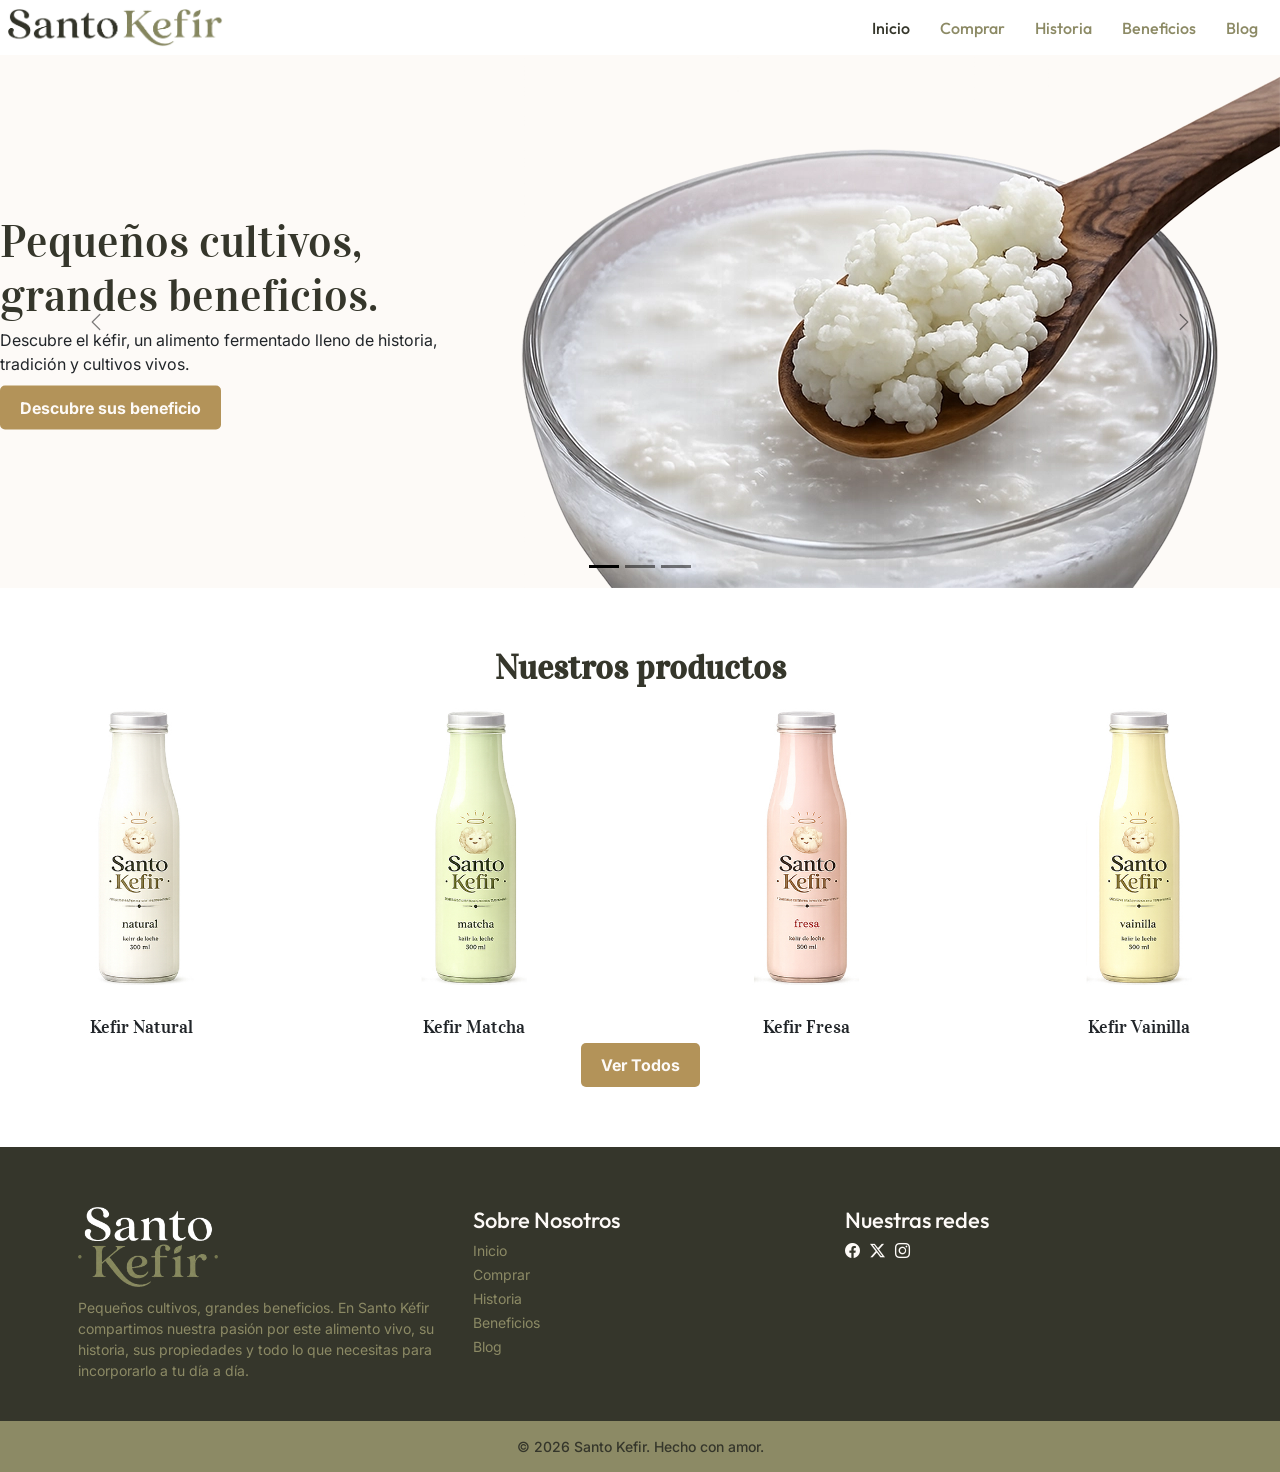
==== commit f3158f24: "cambios de div a articles" ====
--- a/index.html
+++ b/index.html
@@ -130,22 +130,22 @@
             <div class="contenedor">
                 <h3>Nuestros productos</h3>
                 <div class="columnas-productos">
-                    <div class="col">
+                    <article>
                         <img src="./assets/productos/kefir-natural.jpg" alt="Botella Kefir sabor natural">
                         <h4>Kefir Natural</h4>
-                    </div>
-                    <div class="col">
+                    </article>
+                    <article>
                         <img src="./assets/productos/kefit-matcha.jpg" alt="Botella Kefir sabor Matcha">
                         <h4>Kefir Matcha</h4>
-                    </div>
-                    <div class="col">
+                    </article>
+                    <article>
                         <img src="./assets/productos/kefir-fresa.jpg" alt="Botella Kefir sabor Fresa">
                         <h4>Kefir Fresa</h4>
-                    </div>
-                    <div class="col">
+                    </article>
+                    <article>
                         <img src="./assets/productos/kefir-vainilla.jpg" alt="Botella Kefir sabor Vainilla">
                         <h4>Kefir Vainilla</h4>
-                    </div>
+                    </article>
                 </div>
                 <a href="./pages/comprar.html" class="button-link">Ver Todos</a>
             </div>
--- a/styles/style.css
+++ b/styles/style.css
@@ -1,6 +1,6 @@
 @import url("https://fonts.googleapis.com/css2?family=Inter:ital,opsz,wght@0,14..32,100..900;1,14..32,100..900&family=Outfit:wght@100..900&family=Vidaloka&display=swap");
 @import url("https://cdn.jsdelivr.net/npm/bootstrap-icons@1.13.1/font/bootstrap-icons.min.css");
-.textoSlide .button-link, section.productos .button-link, article a.button-link {
+section.productos .button-link, article a.button-link, .textoSlide .button-link {
   padding: 10px 20px;
   border-radius: 5px;
   border: none;
@@ -15,10 +15,6 @@
   box-sizing: border-box;
 }
 
-html {
-  font-size: 62.5%;
-}
-
 body {
   font-family: "Inter", sans-serif;
   font-size: 1.6rem;
@@ -35,12 +31,26 @@
   font-size: 3.4rem;
 }
 
+h3 {
+  font-family: "Vidaloka", serif;
+  font-size: 3.4rem;
+  color: #35362B;
+}
+
 p,
 li,
 a {
   font-size: 1.6rem;
 }
 
+html {
+  font-size: 62.5%;
+}
+
+.colorClaro {
+  background-color: #FDFAF7;
+}
+
 header a.navbar-brand {
   display: block;
   position: relative;
@@ -115,6 +125,10 @@
   font-weight: 500;
 }
 
+aside {
+  max-width: 20%;
+  width: 100%;
+}
 aside h4 {
   font-family: "Vidaloka", serif;
   font-size: 1.8rem;
@@ -194,51 +208,6 @@
   top: 0;
 }
 
-section.productos {
-  padding: 60px 0;
-  text-align: center;
-}
-section.productos h3 {
-  font-size: "Outfit", sans-serif;
-  font-weight: bolder;
-  color: #35362B;
-  margin-bottom: 15px;
-}
-section.productos .button-link {
-  font-size: 1.6rem;
-  background: #B39359;
-  color: #FDFAF7;
-  text-decoration: none;
-  transition: background-color 0.5s ease;
-}
-section.productos .button-link:hover {
-  background-color: #8C8A65;
-}
-
-.columnas-productos {
-  display: flex;
-  justify-content: center;
-  flex-wrap: wrap;
-  gap: 50px;
-}
-.columnas-productos .col {
-  align-content: stretch;
-  flex: 0 0 calc(25% - 37.5px);
-  box-sizing: border-box;
-}
-.columnas-productos .col img {
-  max-width: 100%;
-  transition: transform 0.5s;
-}
-.columnas-productos .col img:hover {
-  transform: scale(1.1);
-}
-.columnas-productos .col h4 {
-  font-family: "Vidaloka", serif;
-  font-size: 1.8rem;
-  margin-top: 15px;
-}
-
 section.hero-small {
   background-image: url("../assets/fondo-hero.webp");
   background-position: center;
@@ -268,10 +237,6 @@
   display: flex;
   flex-wrap: wrap;
   gap: 30px;
-}
-section.page-blog .contenedor aside {
-  max-width: 20%;
-  width: 100%;
 }
 
 article {
@@ -288,13 +253,14 @@
   margin-bottom: 15px;
 }
 article h3 {
-  font-size: 1.6rem;
+  font-size: 1.8rem;
   padding: 0 15px;
-  font-weight: bolder;
+  font-weight: 500;
 }
 article p {
   font-size: 1.4rem;
-  line-height: normal;
+  line-height: 1.9rem;
+  margin-bottom: 15px;
   padding: 0 15px;
 }
 article a.button-link {
@@ -309,35 +275,50 @@
   background-color: #8C8A65;
 }
 
-.page-interior .hero-slide img {
-  max-height: 500px;
-}
-.page-interior section {
+section.productos {
   padding: 60px 0;
-}
-.page-interior .contenedor {
-  display: flex;
-  justify-content: space-between;
-  align-items: center;
+  text-align: center;
+}
+section.productos h3 {
+  font-size: "Outfit", sans-serif;
+  font-weight: bolder;
+  color: #35362B;
+  margin-bottom: 15px;
+}
+section.productos .button-link {
+  font-size: 1.6rem;
+  background: #B39359;
+  color: #FDFAF7;
+  text-decoration: none;
+  transition: background-color 0.5s ease;
+}
+section.productos .button-link:hover {
+  background-color: #8C8A65;
+}
+
+.columnas-productos {
+  display: flex;
+  justify-content: center;
+  flex-wrap: wrap;
   gap: 50px;
 }
-.page-interior .contenedor span.destacado {
-  text-transform: uppercase;
-  letter-spacing: 2px;
-  margin-bottom: 10px;
-  font-size: 1.1rem;
-}
-.page-interior .contenedor h3 {
+.columnas-productos article {
+  align-content: stretch;
+  flex: 0 0 calc(25% - 37.5px);
+  box-sizing: border-box;
+  border: none;
+}
+.columnas-productos article img {
+  max-width: 100%;
+  transition: transform 0.5s;
+}
+.columnas-productos article img:hover {
+  transform: scale(1.1);
+}
+.columnas-productos article h4 {
   font-family: "Vidaloka", serif;
-  font-size: 3.4rem;
-  color: #35362B;
-}
-.page-interior .contenedor p {
-  font-size: 1.4rem;
-}
-.page-interior .colpage {
-  max-width: 50%;
-  width: 100%;
+  font-size: 1.8rem;
+  margin-top: 15px;
 }
 
 .lineaTiempo {
@@ -396,8 +377,42 @@
   font-size: 1.8rem;
 }
 
-.colorClaro {
-  background-color: #FDFAF7;
+.accordion .accordion-button {
+  padding: 15px 10px 15px 20px;
+  font-size: 1.4rem;
+}
+.accordion .accordion-button:not(.collapsed) {
+  background: #8C8A65;
+  color: #FDFAF7;
+}
+.accordion .accordion-button:focus {
+  box-shadow: 0 0 0 0.25rem #8C8A65;
+}
+
+.page-interior .hero-slide img {
+  max-height: 500px;
+}
+.page-interior section {
+  padding: 60px 0;
+}
+.page-interior .contenedor {
+  display: flex;
+  justify-content: space-between;
+  align-items: center;
+  gap: 50px;
+}
+.page-interior .contenedor span.destacado {
+  text-transform: uppercase;
+  letter-spacing: 2px;
+  margin-bottom: 10px;
+  font-size: 1.1rem;
+}
+.page-interior .contenedor p {
+  font-size: 1.4rem;
+}
+.page-interior .colpage {
+  max-width: 50%;
+  width: 100%;
 }
 
 .reves .textoSlide {
@@ -415,17 +430,6 @@
   font-size: 1.8rem;
   margin-bottom: 20px;
 }
-.reves .contenedor .accordion .accordion-button {
-  padding: 15px 10px 15px 20px;
-  font-size: 1.4rem;
-}
-.reves .contenedor .accordion .accordion-button:not(.collapsed) {
-  background: #8C8A65;
-  color: #FDFAF7;
-}
-.reves .contenedor .accordion .accordion-button:focus {
-  box-shadow: 0 0 0 0.25rem #8C8A65;
-}
 
 .hero-slide .contenedor {
   flex-direction: row;
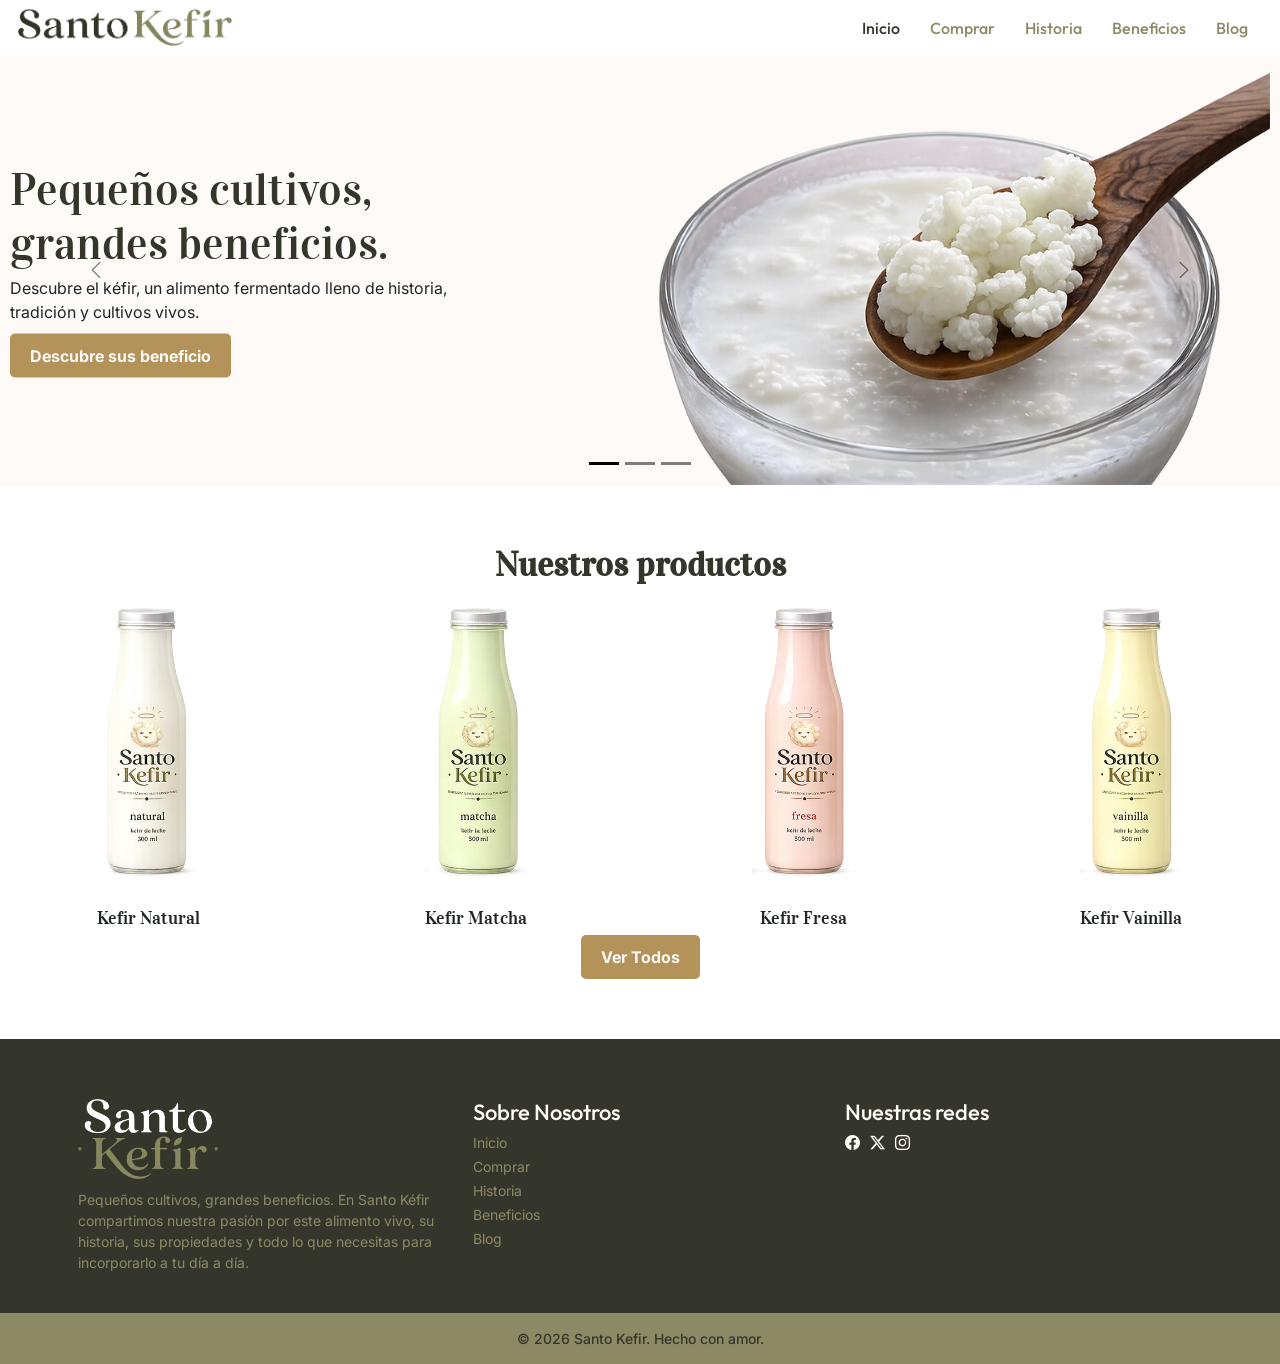
==== commit 1a7d858a: "ajustes responsivos + header fixed" ====
--- a/index.html
+++ b/index.html
@@ -33,7 +33,7 @@
 
 <body>
 
-    <header>
+    <header class="fixed-top">
         <div class="contenedor">
             <nav class="navbar navbar-expand-lg">
                 <div class="container-fluid">
--- a/styles/style.css
+++ b/styles/style.css
@@ -19,6 +19,11 @@
   font-family: "Inter", sans-serif;
   font-size: 1.6rem;
 }
+@media (max-width: 1023px) {
+  body {
+    font-size: 1.4rem;
+  }
+}
 
 h1 {
   font-weight: 900;
@@ -36,21 +41,40 @@
   font-size: 3.4rem;
   color: #35362B;
 }
+@media (max-width: 1023px) {
+  h3 {
+    font-size: 2.2rem;
+  }
+}
 
 p,
 li,
 a {
   font-size: 1.6rem;
 }
+@media (max-width: 1023px) {
+  p,
+  li,
+  a {
+    font-size: 1.4rem;
+  }
+}
 
 html {
   font-size: 62.5%;
 }
 
+main {
+  padding-top: 55px;
+}
+
 .colorClaro {
   background-color: #FDFAF7;
 }
 
+header {
+  background: #fff;
+}
 header a.navbar-brand {
   display: block;
   position: relative;
@@ -68,19 +92,37 @@
 header .navbar-nav a:hover {
   color: #35362B;
 }
+@media (max-width: 1023px) {
+  header .navbar-nav a {
+    padding: 6px 0;
+  }
+}
 header .navbar-nav .active {
   color: #35362B;
 }
 
 .contenedor {
   max-width: 1280px;
+  padding: 0 10px;
   margin: 0 auto;
   position: relative;
+}
+@media (max-width: 767px) {
+  .contenedor {
+    padding: 0 20px;
+  }
 }
 
 footer {
   background-color: #35362B;
   padding: 60px 0 0;
+}
+@media (max-width: 767px) {
+  footer .row .col {
+    flex: none;
+    padding: 10px 0;
+    text-align: center;
+  }
 }
 footer img {
   max-height: 80px;
@@ -97,6 +139,11 @@
   font-size: 2.2rem;
   font-family: "Outfit", sans-serif;
 }
+@media (max-width: 767px) {
+  footer h3 {
+    text-align: center;
+  }
+}
 footer ul {
   margin: 0;
   padding: 0;
@@ -105,6 +152,11 @@
 footer ul li {
   list-style-type: none;
 }
+@media (max-width: 767px) {
+  footer ul li {
+    text-align: center;
+  }
+}
 footer a {
   color: #8C8A65;
   text-decoration: none;
@@ -112,6 +164,11 @@
 }
 footer .social i {
   height: 30px;
+}
+@media (max-width: 767px) {
+  footer .social .d-flex {
+    justify-content: center;
+  }
 }
 footer .pie {
   padding: 15px 0;
@@ -128,6 +185,17 @@
 aside {
   max-width: 20%;
   width: 100%;
+}
+@media (max-width: 1023px) {
+  aside {
+    max-width: 100%;
+    margin-top: 50px;
+    background: #FFF;
+    margin-top: 50px;
+    background: #ffffff;
+    padding: 20px;
+    border-radius: 20px;
+  }
 }
 aside h4 {
   font-family: "Vidaloka", serif;
@@ -174,17 +242,37 @@
 .hero-slide {
   background: #FDFAF7;
 }
+@media (max-width: 1023px) {
+  .hero-slide .carousel-control-prev {
+    display: none;
+  }
+}
+@media (max-width: 1023px) {
+  .hero-slide .carousel-control-next {
+    display: none;
+  }
+}
 
 .textoSlide {
   position: absolute;
   top: 50%;
   transform: translateY(-50%);
-  max-width: 35%;
+  max-width: 450px;
+}
+@media (max-width: 1023px) {
+  .textoSlide {
+    max-width: 360px;
+  }
 }
 .textoSlide h2 {
   font-family: "Vidaloka", serif;
   font-size: 4.5rem;
   color: #35362B;
+}
+@media (max-width: 1023px) {
+  .textoSlide h2 {
+    font-size: 3.4rem;
+  }
 }
 .textoSlide .button-link {
   font-size: 1.6rem;
@@ -193,8 +281,36 @@
   text-decoration: none;
   transition: background-color 0.5s ease;
 }
+@media (max-width: 1023px) {
+  .textoSlide .button-link {
+    font-size: 1.4rem;
+  }
+}
 .textoSlide .button-link:hover {
   background-color: #8C8A65;
+}
+@media (max-width: 767px) {
+  .textoSlide {
+    position: relative;
+    top: 0;
+    transform: none;
+    margin: 30px auto 0;
+    text-align: center;
+  }
+}
+
+.carousel-item img {
+  max-height: 430px;
+}
+@media (max-width: 1023px) {
+  .carousel-item img {
+    height: 300px;
+  }
+}
+@media (max-width: 767px) {
+  .carousel-item img {
+    margin: 0 auto;
+  }
 }
 
 .carousel-item .contenedor:after {
@@ -207,6 +323,11 @@
   right: 0px;
   top: 0;
 }
+@media (max-width: 767px) {
+  .carousel-item .contenedor:after {
+    display: none;
+  }
+}
 
 section.hero-small {
   background-image: url("../assets/fondo-hero.webp");
@@ -219,6 +340,11 @@
   font-size: 4.5rem;
   color: #35362B;
 }
+@media (max-width: 1023px) {
+  section.hero-small h2 {
+    font-size: 3.4rem;
+  }
+}
 section.hero-small p {
   text-align: center;
   max-width: 620px;
@@ -232,11 +358,26 @@
 section.page-blog .contenedor {
   display: flex;
 }
+@media (max-width: 1023px) {
+  section.page-blog .contenedor {
+    flex-direction: column;
+  }
+}
 section.page-blog .contenedor .blog {
   max-width: 80%;
   display: flex;
   flex-wrap: wrap;
   gap: 30px;
+}
+@media (max-width: 1023px) {
+  section.page-blog .contenedor .blog {
+    max-width: 100%;
+  }
+}
+@media (max-width: 767px) {
+  section.page-blog .contenedor .blog {
+    justify-content: center;
+  }
 }
 
 article {
@@ -274,6 +415,17 @@
 article a.button-link:hover {
   background-color: #8C8A65;
 }
+@media (max-width: 1023px) {
+  article {
+    flex: 0 0 calc(50% - 25px);
+  }
+}
+@media (max-width: 767px) {
+  article {
+    flex: 0 0 100%;
+    max-width: 480px;
+  }
+}
 
 section.productos {
   padding: 60px 0;
@@ -295,6 +447,12 @@
 section.productos .button-link:hover {
   background-color: #8C8A65;
 }
+@media (max-width: 1023px) {
+  section.productos .button-link {
+    margin-top: 50px;
+    font-size: 1.4rem;
+  }
+}
 
 .columnas-productos {
   display: flex;
@@ -319,6 +477,11 @@
   font-family: "Vidaloka", serif;
   font-size: 1.8rem;
   margin-top: 15px;
+}
+@media (max-width: 1023px) {
+  .columnas-productos article {
+    flex: 0 0 calc(50% - 25px);
+  }
 }
 
 .lineaTiempo {
@@ -353,8 +516,23 @@
   right: 0;
   margin: auto;
 }
+@media (max-width: 1023px) {
+  .lineaTiempo .storytime:before {
+    display: none;
+  }
+}
 .lineaTiempo .storytime .col {
   z-index: 1;
+}
+@media (max-width: 1023px) {
+  .lineaTiempo .storytime .col {
+    flex: 0 0 30%;
+  }
+}
+@media (max-width: 767px) {
+  .lineaTiempo .storytime .col {
+    flex: 0 0 40%;
+  }
 }
 .lineaTiempo .storytime i.bi {
   font-size: 30px;
@@ -376,6 +554,13 @@
   color: #B39359;
   font-size: 1.8rem;
 }
+@media (max-width: 1023px) {
+  .lineaTiempo .storytime {
+    flex-wrap: wrap;
+    gap: 15px;
+    justify-content: center;
+  }
+}
 
 .accordion .accordion-button {
   padding: 15px 10px 15px 20px;
@@ -391,6 +576,16 @@
 
 .page-interior .hero-slide img {
   max-height: 500px;
+}
+@media (max-width: 1023px) {
+  .page-interior .hero-slide img {
+    height: 300px;
+  }
+}
+@media (max-width: 767px) {
+  .page-interior .hero-slide img {
+    margin: 0 auto;
+  }
 }
 .page-interior section {
   padding: 60px 0;
@@ -410,9 +605,28 @@
 .page-interior .contenedor p {
   font-size: 1.4rem;
 }
+@media (max-width: 767px) {
+  .page-interior .contenedor {
+    flex-direction: column;
+  }
+}
 .page-interior .colpage {
   max-width: 50%;
   width: 100%;
+}
+.page-interior .colpage img {
+  max-width: 100%;
+  display: block;
+}
+@media (max-width: 767px) {
+  .page-interior .colpage img {
+    margin: 0 auto;
+  }
+}
+@media (max-width: 767px) {
+  .page-interior .colpage {
+    max-width: 100%;
+  }
 }
 
 .reves .textoSlide {
@@ -430,10 +644,21 @@
   font-size: 1.8rem;
   margin-bottom: 20px;
 }
+@media (max-width: 767px) {
+  .reves .contenedor {
+    flex-direction: column-reverse;
+    text-align: center;
+  }
+}
 
 .hero-slide .contenedor {
   flex-direction: row;
 }
+@media (max-width: 767px) {
+  .hero-slide .contenedor {
+    flex-direction: column;
+  }
+}
 
 section.lineaTiempo .contenedor {
   flex-direction: column;
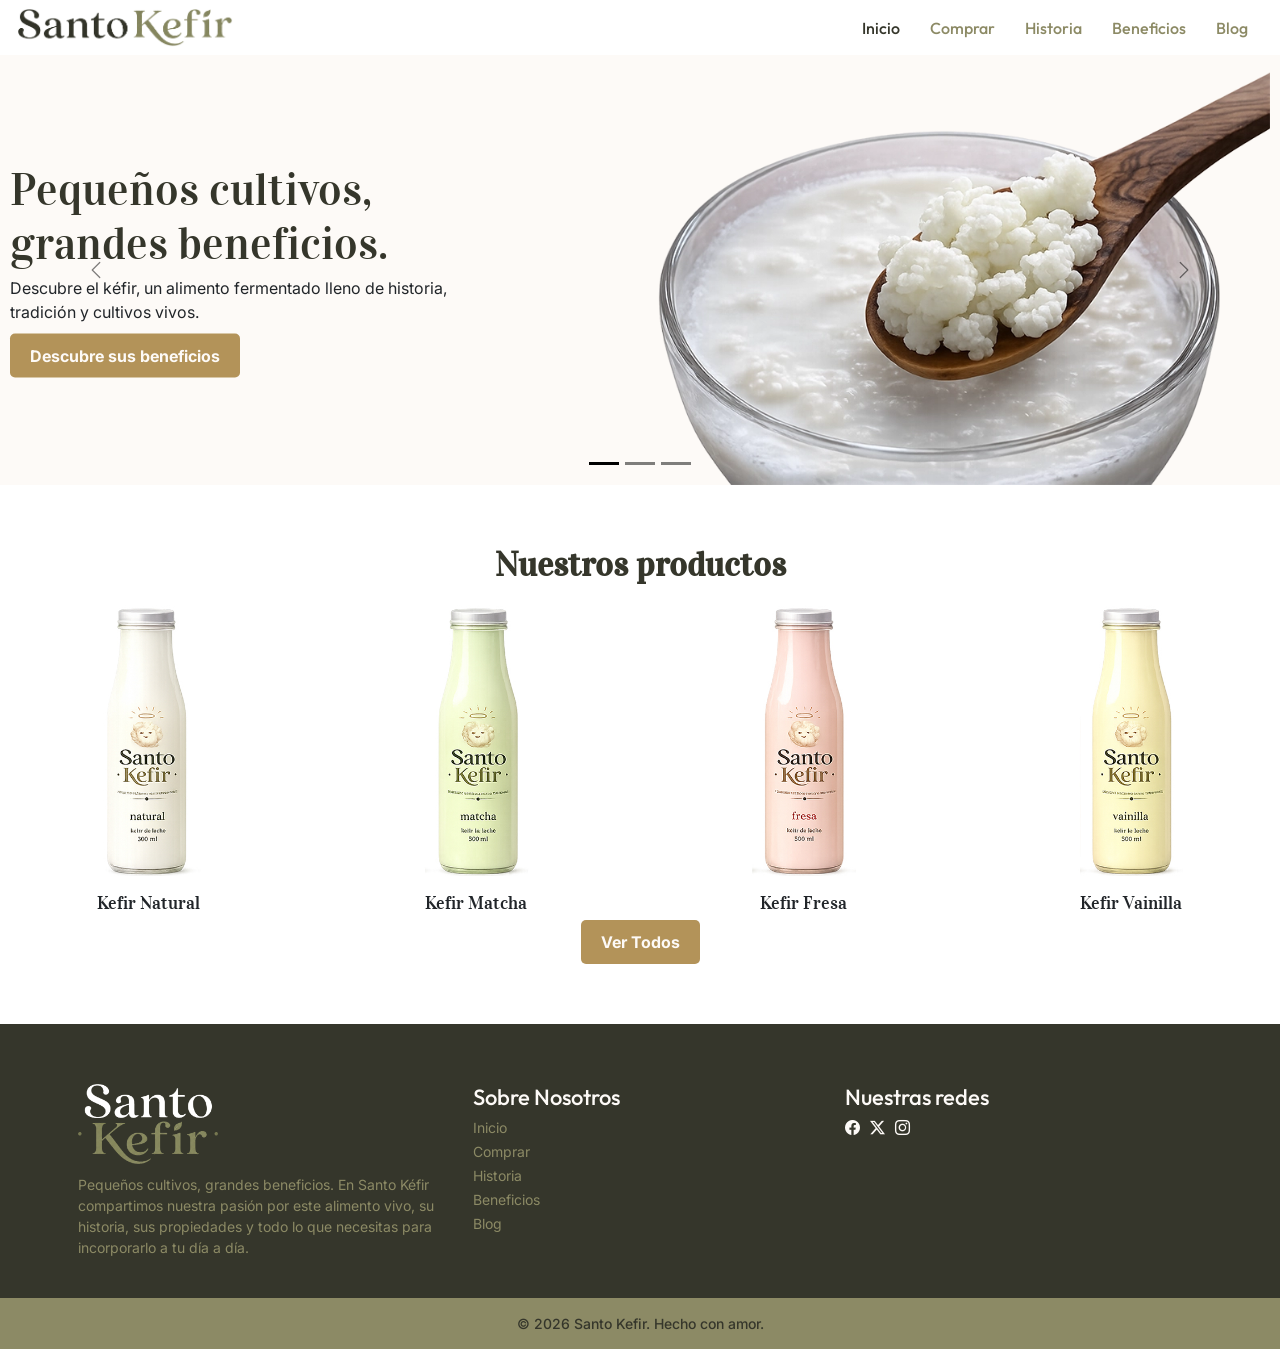
==== commit 1586798d: "mejoramiento de estructura y correcciones sass" ====
--- a/index.html
+++ b/index.html
@@ -24,8 +24,7 @@
     <meta name="msapplication-TileColor" content="#ffffff">
     <meta name="msapplication-TileImage" content="./assets/favicon/ms-icon-144x144.png">
     <meta name="theme-color" content="#ffffff">
-    <link href="https://cdn.jsdelivr.net/npm/bootstrap@5.3.8/dist/css/bootstrap.min.css" rel="stylesheet"
-        integrity="sha384-sRIl4kxILFvY47J16cr9ZwB07vP4J8+LH7qKQnuqkuIAvNWLzeN8tE5YBujZqJLB" crossorigin="anonymous">
+    <link href="https://cdn.jsdelivr.net/npm/bootstrap@5.3.8/dist/css/bootstrap.min.css" rel="stylesheet" integrity="sha384-sRIl4kxILFvY47J16cr9ZwB07vP4J8+LH7qKQnuqkuIAvNWLzeN8tE5YBujZqJLB" crossorigin="anonymous">
     <link href="https://unpkg.com/aos@2.3.1/dist/aos.css" rel="stylesheet">
     <link rel="stylesheet" href="styles/style.css">
     <title>Santo Kefir | Inicio</title>
@@ -63,7 +62,7 @@
     </header>
 
     <main>
-        <div class="hero-slide">
+        <section class="hero-slide">
 
             <div id="carouselExampleDark" class="carousel carousel-dark slide" data-bs-ride="carousel">
                 <div class="carousel-indicators">
@@ -81,7 +80,7 @@
                                 <h2>Pequeños cultivos, grandes beneficios.</h2>
                                 <p>Descubre el kéfir, un alimento fermentado lleno de historia, tradición y cultivos
                                     vivos.</p>
-                                <a href="./pages/historia.html" class="button-link">Descubre sus beneficio</a>
+                                <a href="./pages/historia.html" class="button-link">Descubre sus beneficios</a>
                             </div>
                             <img src="./assets/nodulos.webp" class="d-block ms-auto" alt="nodulos de kefir slide hero">
                         </div>
@@ -95,7 +94,7 @@
                                 <a href="./pages/comprar.html" class="button-link">Ver sabores</a>
                             </div>
                             <img src="./assets/packaging-botellas.webp" class="d-block ms-auto"
-                                alt="packaging de botellas santo kefir">
+                                alt="Pack de botellas Santo Kefir">
                         </div>
                     </div>
                     <div class="carousel-item">
@@ -123,7 +122,7 @@
                 </button>
             </div>
 
-        </div>
+        </section>
 
         <section class="productos" data-aos="fade-up">
 
@@ -151,8 +150,6 @@
             </div>
         </section>
 
-        <section></section>
-        <section></section>
     </main>
 
     <footer>
@@ -160,7 +157,7 @@
             <div class="container">
                 <div class="row align-items-stretch">
                     <div class="col pe-5">
-                        <img src="./assets/santoKefir-logofooter.png" alt="logo footer santo kefir">
+                        <a href="#"><img src="./assets/santoKefir-logofooter.png" alt="logo footer santo kefir"></a>
                         <p>Pequeños cultivos, grandes beneficios. En Santo Kéfir compartimos nuestra pasión por este
                             alimento vivo, su historia, sus propiedades y todo lo que necesitas para incorporarlo a tu
                             día a día.</p>
--- a/styles/style.css
+++ b/styles/style.css
@@ -1,6 +1,6 @@
 @import url("https://fonts.googleapis.com/css2?family=Inter:ital,opsz,wght@0,14..32,100..900;1,14..32,100..900&family=Outfit:wght@100..900&family=Vidaloka&display=swap");
 @import url("https://cdn.jsdelivr.net/npm/bootstrap-icons@1.13.1/font/bootstrap-icons.min.css");
-section.productos .button-link, article a.button-link, .textoSlide .button-link {
+section.productos .button-link, .blog article a.button-link, .textoSlide .button-link {
   padding: 10px 20px;
   border-radius: 5px;
   border: none;
@@ -197,10 +197,15 @@
     border-radius: 20px;
   }
 }
-aside h4 {
+aside h3 {
   font-family: "Vidaloka", serif;
   font-size: 1.8rem;
   margin-bottom: 20px;
+}
+aside h3 {
+  font-size: 1.8rem;
+  padding: 0 15px;
+  font-weight: 500;
 }
 aside .last-post {
   display: flex;
@@ -229,7 +234,8 @@
 aside .post .titlePost {
   max-width: 65%;
 }
-aside .post .titlePost h3 {
+aside .post .titlePost h4 {
+  font-family: "Vidaloka", serif;
   font-size: 1.4rem;
   margin: 0;
 }
@@ -380,7 +386,7 @@
   }
 }
 
-article {
+.blog article {
   align-content: stretch;
   flex: 0 0 calc(34% - 37.5px);
   box-sizing: border-box;
@@ -388,40 +394,45 @@
   border-radius: 15px;
   overflow: hidden;
   background: #fff;
-}
-article img {
+  display: flex;
+  flex-direction: column;
+  justify-content: space-around;
+}
+.blog article img {
   max-width: 100%;
   margin-bottom: 15px;
 }
-article h3 {
+.blog article h3 {
   font-size: 1.8rem;
   padding: 0 15px;
   font-weight: 500;
 }
-article p {
+.blog article p {
   font-size: 1.4rem;
   line-height: 1.9rem;
   margin-bottom: 15px;
   padding: 0 15px;
 }
-article a.button-link {
-  font-size: 1.4rem;
-  background: #8C8A65;
-  color: #FDFAF7;
+.blog article a.button-link {
+  font-size: 1.4rem;
+  background: #FDFAF7;
+  color: #8C8A65;
   text-decoration: none;
   margin: 0 15px 15px;
   transition: background-color 0.5s ease;
-}
-article a.button-link:hover {
+  text-align: center;
+}
+.blog article a.button-link:hover {
+  color: #FDFAF7;
   background-color: #8C8A65;
 }
 @media (max-width: 1023px) {
-  article {
+  .blog article {
     flex: 0 0 calc(50% - 25px);
   }
 }
 @media (max-width: 767px) {
-  article {
+  .blog article {
     flex: 0 0 100%;
     max-width: 480px;
   }
@@ -521,16 +532,16 @@
     display: none;
   }
 }
-.lineaTiempo .storytime .col {
+.lineaTiempo .storytime article {
   z-index: 1;
 }
 @media (max-width: 1023px) {
-  .lineaTiempo .storytime .col {
+  .lineaTiempo .storytime article {
     flex: 0 0 30%;
   }
 }
 @media (max-width: 767px) {
-  .lineaTiempo .storytime .col {
+  .lineaTiempo .storytime article {
     flex: 0 0 40%;
   }
 }
@@ -639,9 +650,11 @@
 .reves .contenedor:after {
   display: none;
 }
-.reves .contenedor h4 {
+.reves .contenedor h3.beneficios {
   font-weight: 500;
   font-size: 1.8rem;
+  font-family: "Inter", sans-serif;
+  color: #35362B;
   margin-bottom: 20px;
 }
 @media (max-width: 767px) {
